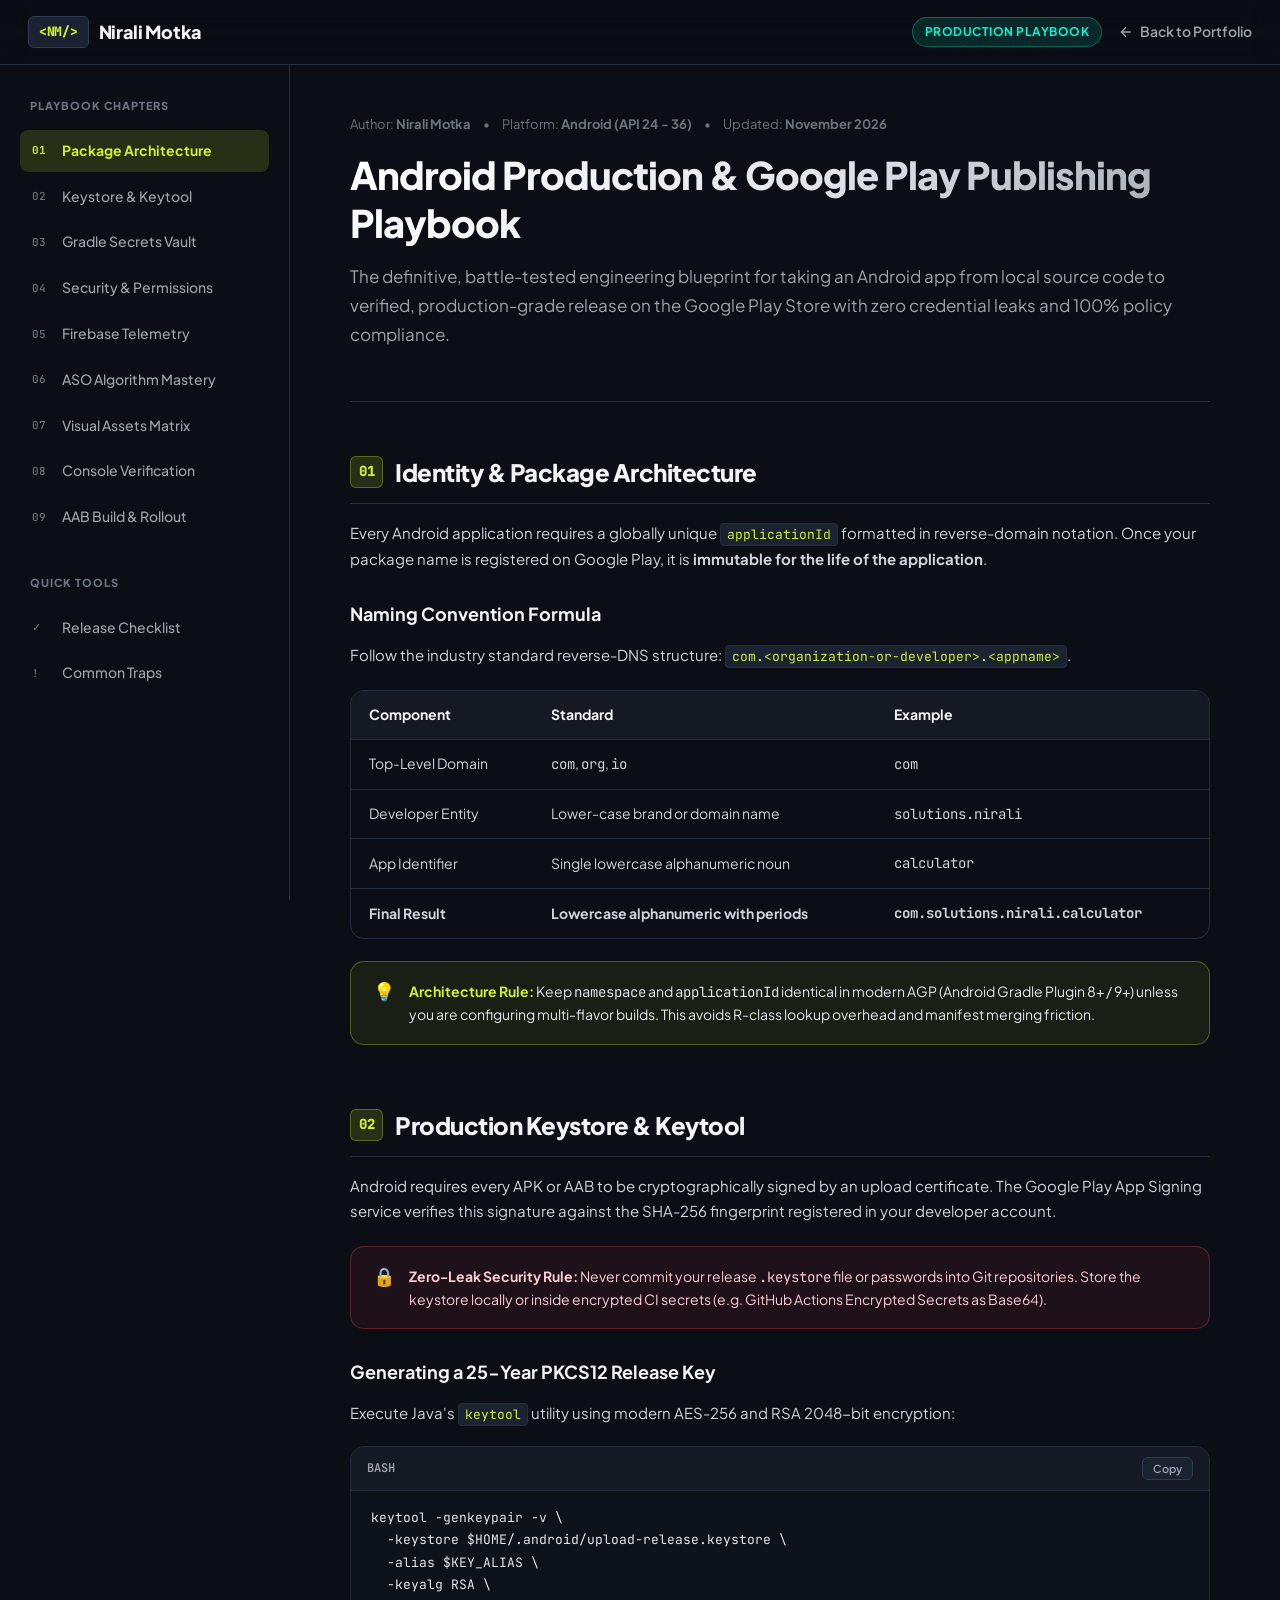
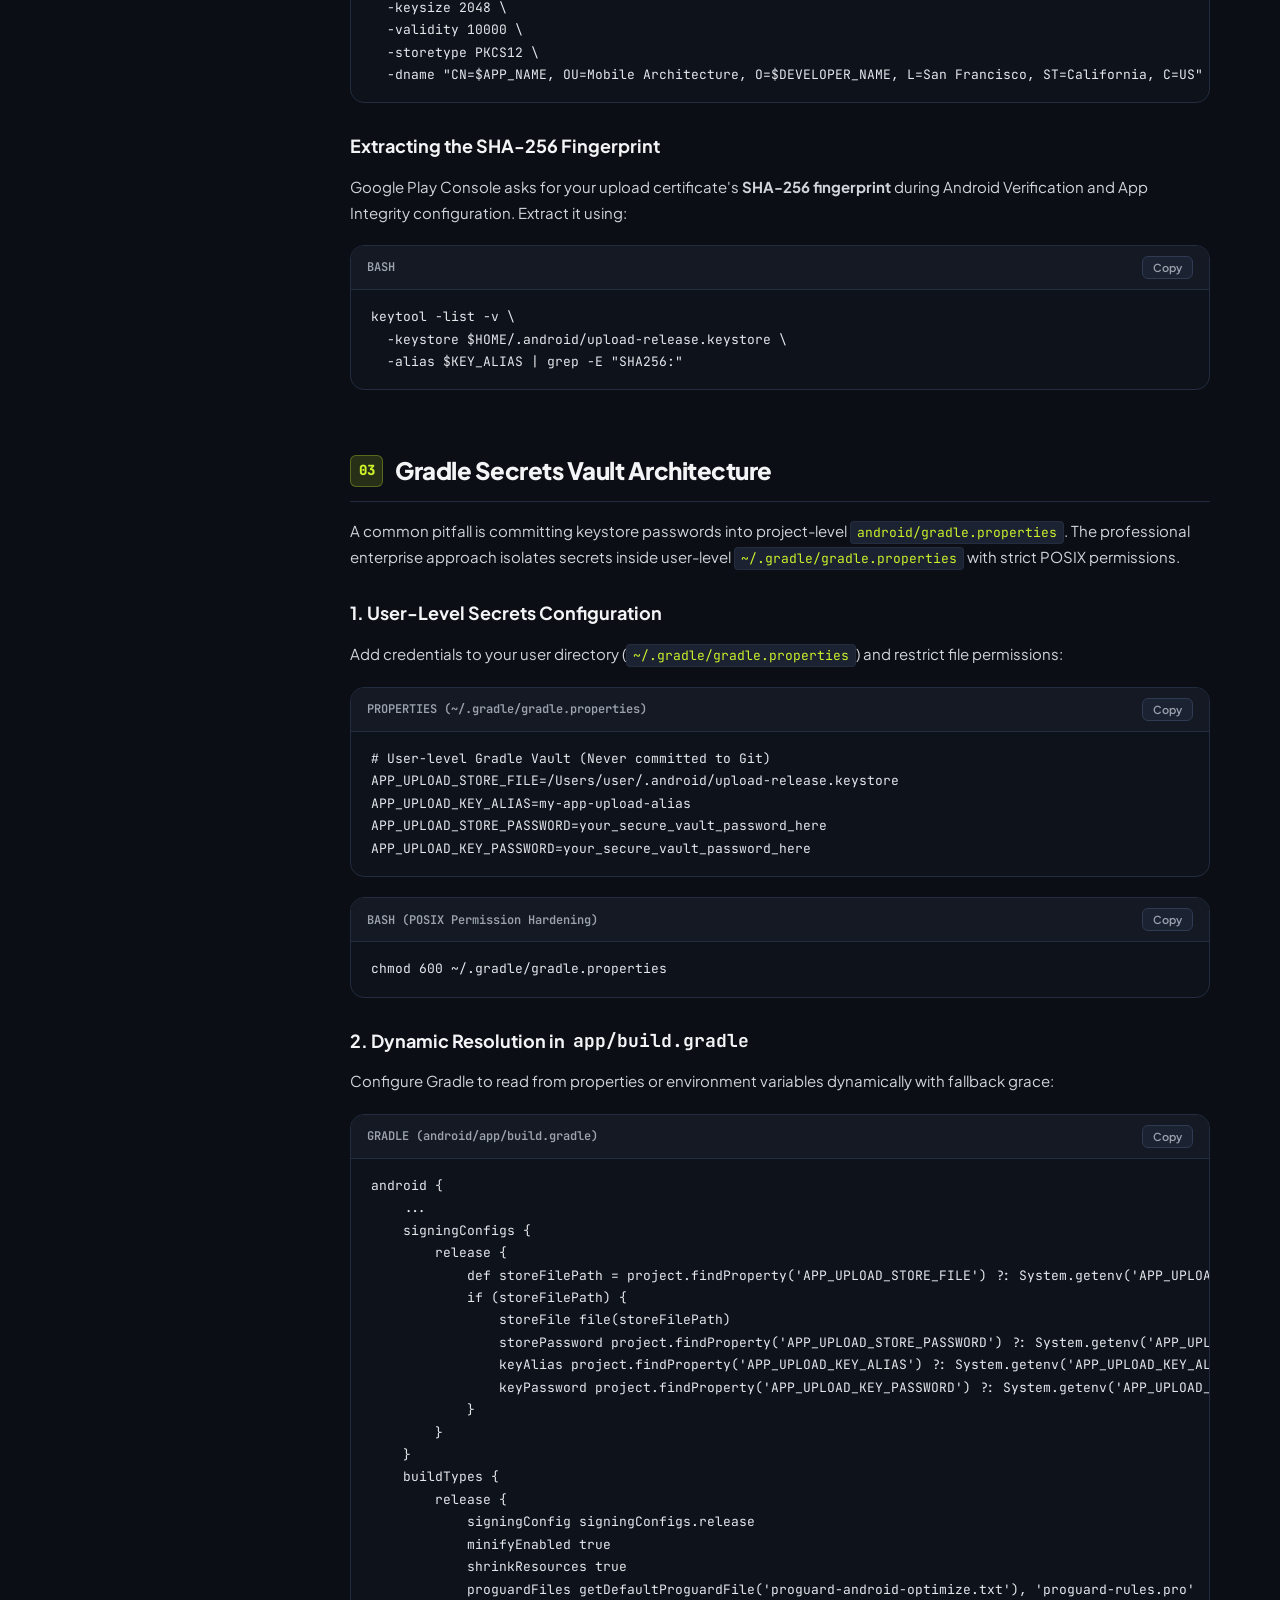
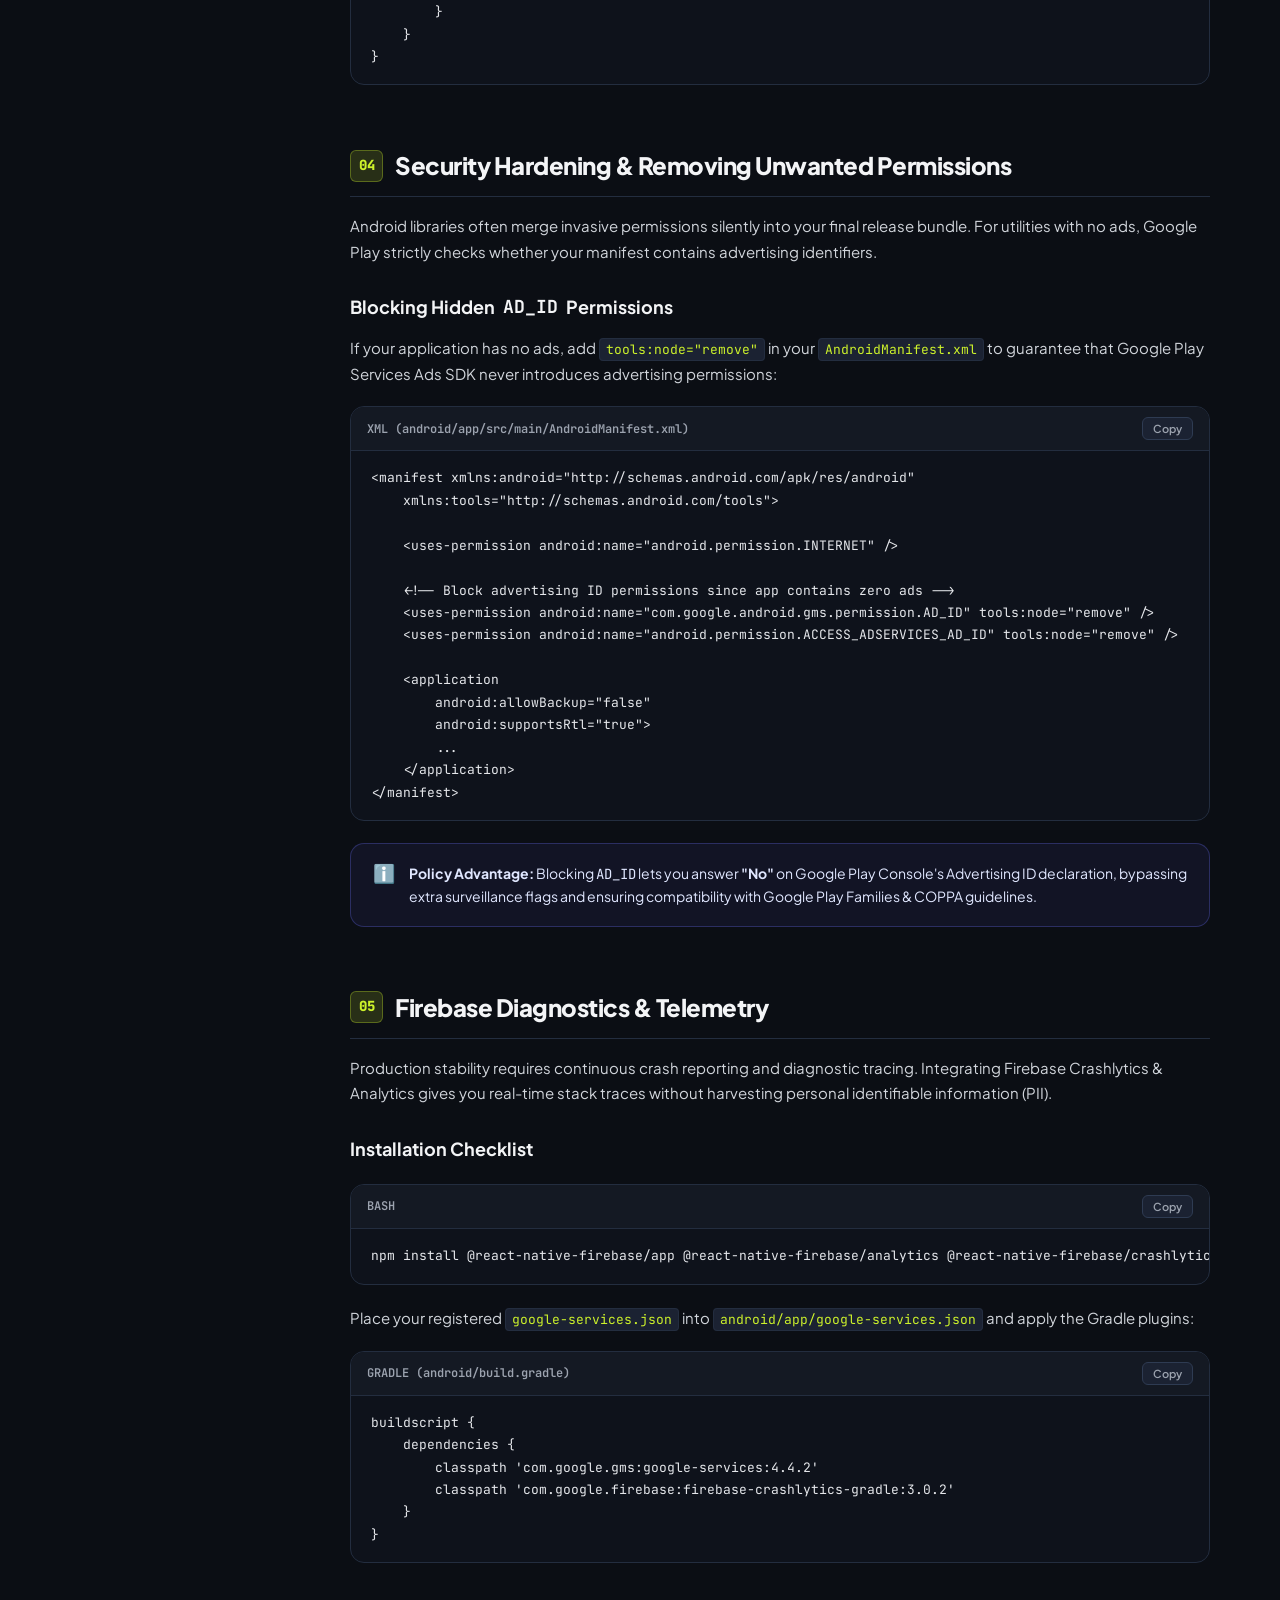
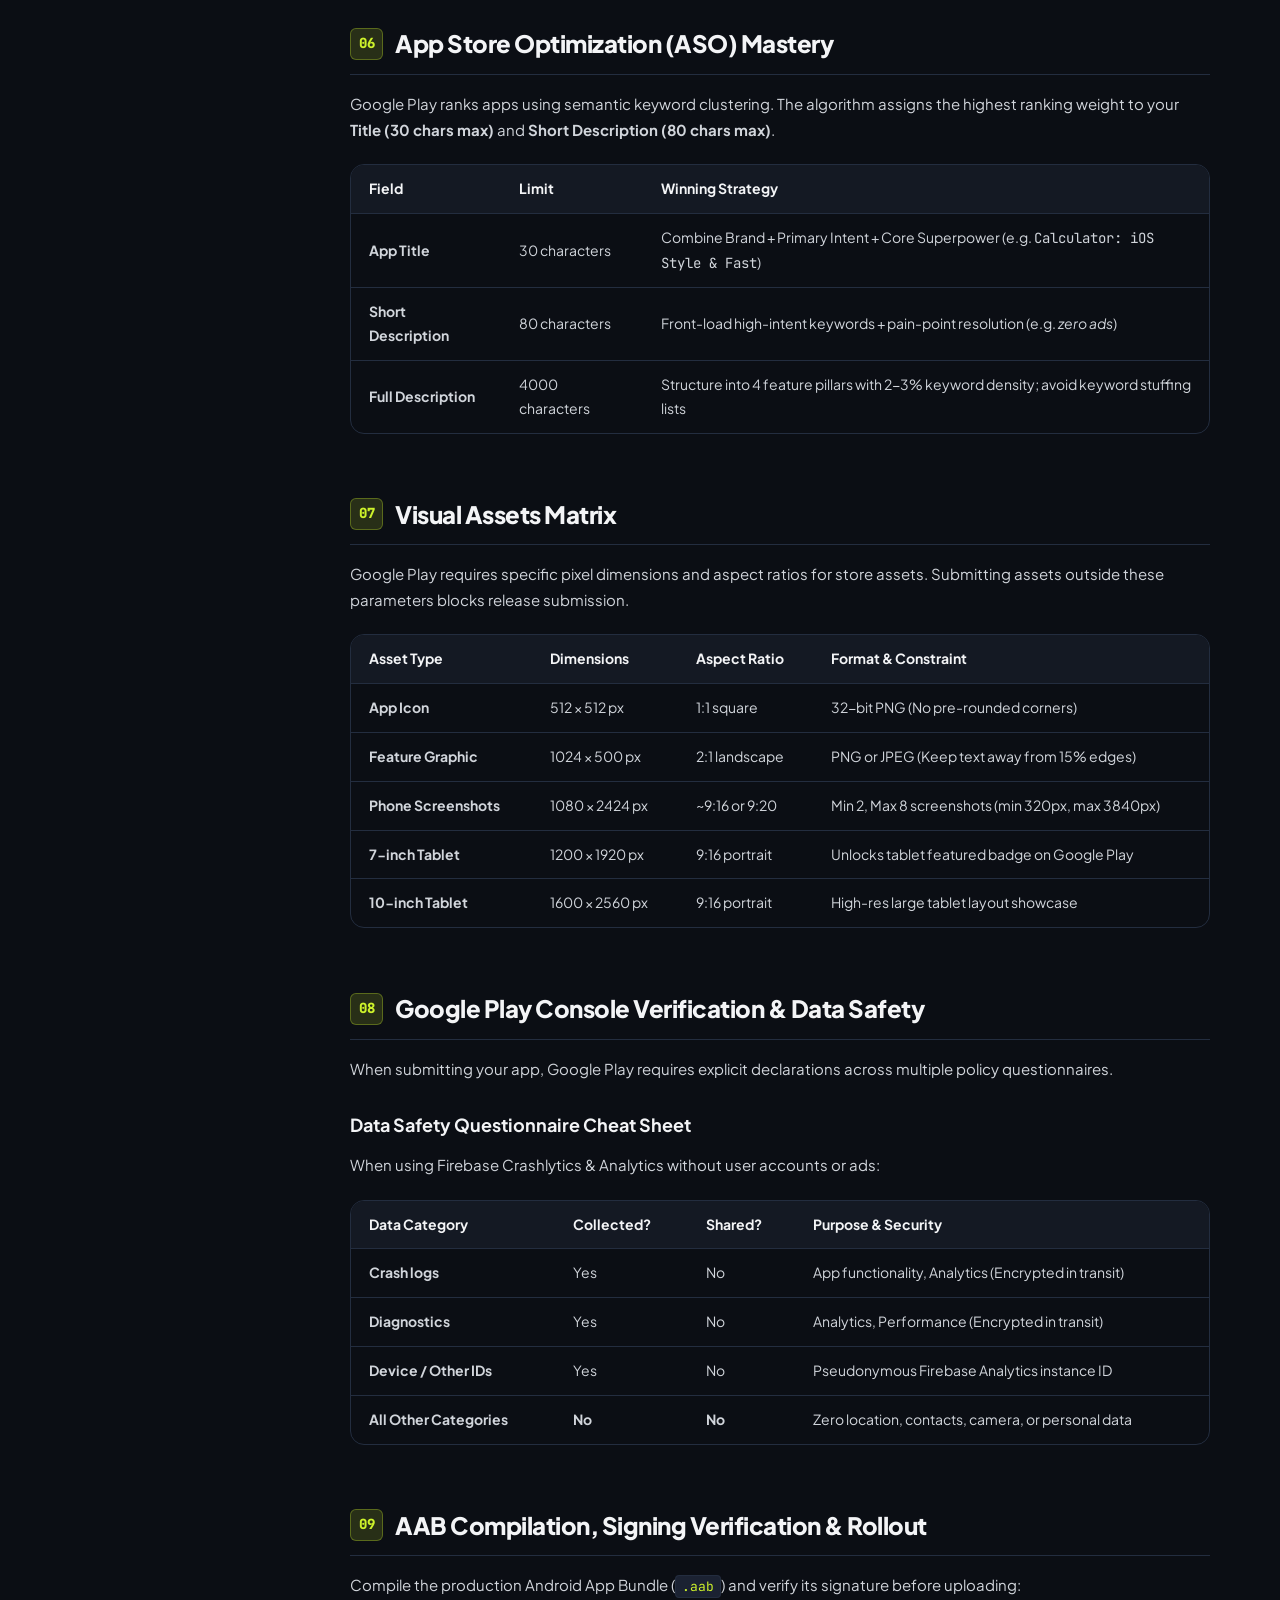
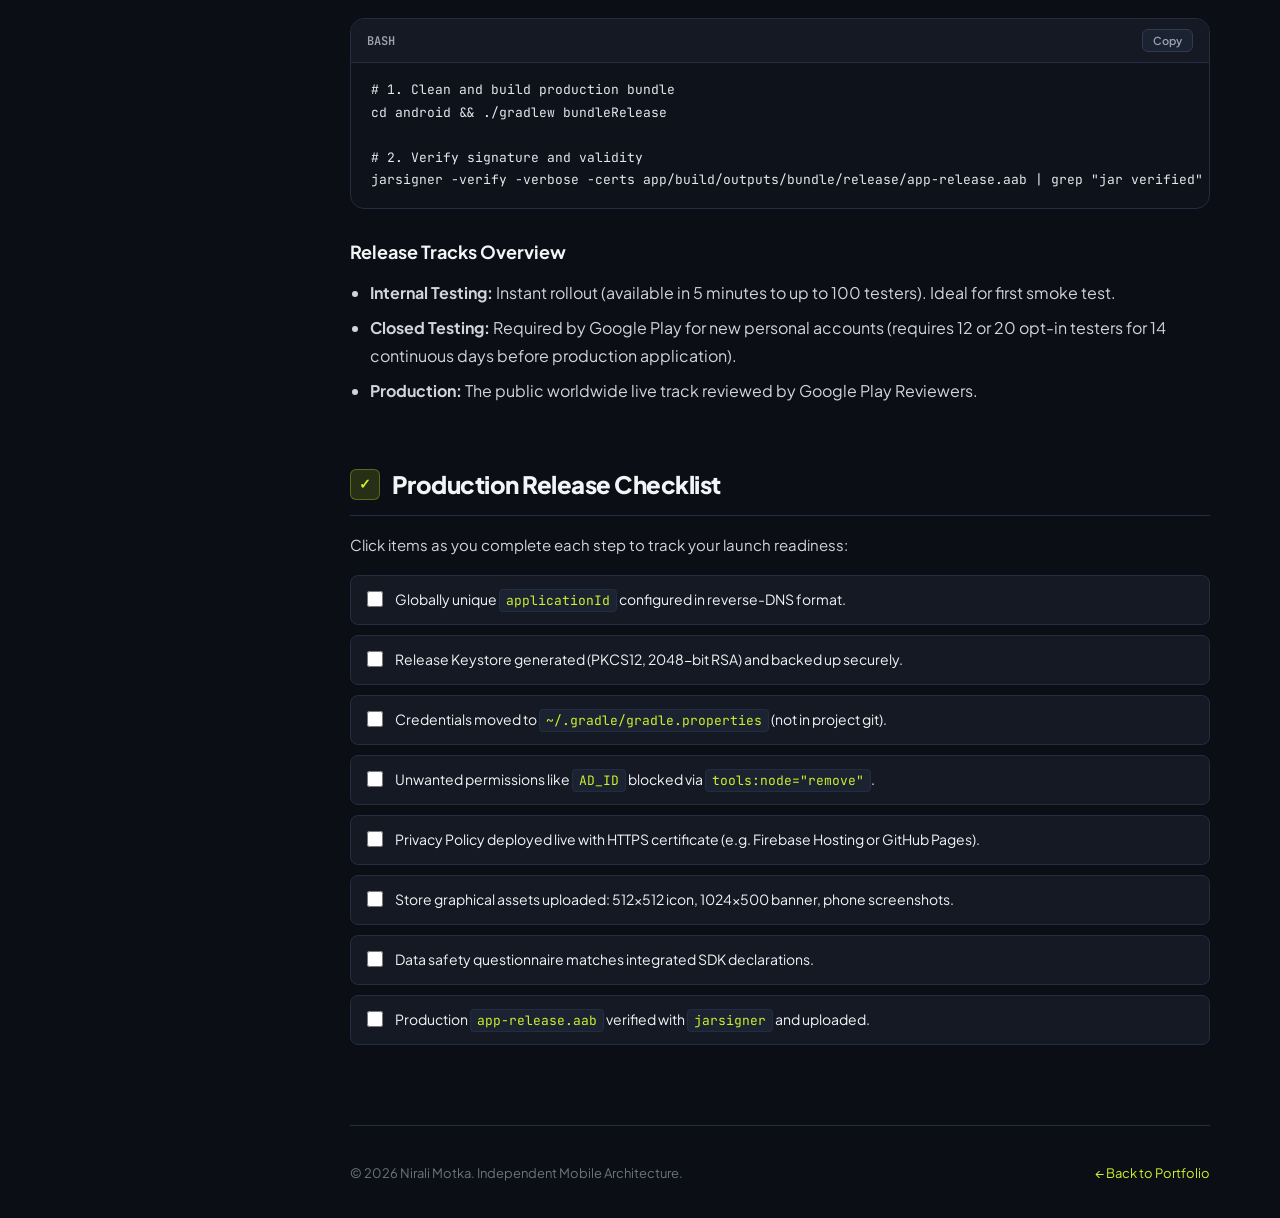
==== playbook.html @ 57a85496 "Add Android Production & Google Play Publishing Playbook" ====
<!DOCTYPE html>
<html lang="en">
<head>
  <meta charset="UTF-8">
  <meta name="viewport" content="width=device-width, initial-scale=1.0">
  <title>Android Production & Publishing Playbook | Nirali Motka</title>
  <meta name="description" content="A complete, end-to-end engineering guide to configuring, hardening, signing, and publishing modern Android applications to the Google Play Store from scratch.">
  <meta name="author" content="Nirali Motka">
  <link rel="icon" href="data:image/svg+xml,<svg xmlns=%22http://www.w3.org/2000/svg%22 viewBox=%220 0 100 100%22><text y=%22.9em%22 font-size=%2290%22>⚡</text></svg>">
  <link rel="preconnect" href="https://fonts.googleapis.com">
  <link rel="preconnect" href="https://fonts.gstatic.com" crossorigin>
  <link href="https://fonts.googleapis.com/css2?family=Plus+Jakarta+Sans:wght@300;400;500;600;700;800&family=JetBrains+Mono:wght@400;500;600;700&display=swap" rel="stylesheet">
  <style>
    :root {
      --bg: #0B0E14;
      --surface: #141923;
      --surface-elevated: #1B2232;
      --border: #232D3F;
      --border-accent: #2E3B52;
      --text-main: #F3F4F6;
      --text-muted: #9CA3AF;
      --text-dim: #6B7280;
      --accent: #CDF22B;
      --accent-glow: rgba(205, 242, 43, 0.15);
      --accent-secondary: #00F5D4;
      --accent-indigo: #6366F1;
      --accent-orange: #FF9F0A;
      --accent-rose: #F43F5E;
      --code-bg: #0E121B;
      --radius-sm: 8px;
      --radius-md: 14px;
      --radius-lg: 20px;
      --font-sans: 'Plus Jakarta Sans', -apple-system, BlinkMacSystemFont, 'Segoe UI', Roboto, sans-serif;
      --font-mono: 'JetBrains Mono', monospace;
    }

    * {
      box-sizing: border-box;
      margin: 0;
      padding: 0;
    }

    body {
      background-color: var(--bg);
      color: var(--text-main);
      font-family: var(--font-sans);
      line-height: 1.7;
      overflow-x: hidden;
      -webkit-font-smoothing: antialiased;
    }

    /* Top Navigation Header */
    header.site-header {
      position: sticky;
      top: 0;
      z-index: 100;
      background: rgba(11, 14, 20, 0.85);
      backdrop-filter: blur(16px);
      -webkit-backdrop-filter: blur(16px);
      border-bottom: 1px solid var(--border);
    }

    .nav-container {
      max-width: 1400px;
      margin: 0 auto;
      padding: 16px 28px;
      display: flex;
      align-items: center;
      justify-content: space-between;
    }

    .brand-logo {
      display: flex;
      align-items: center;
      gap: 10px;
      text-decoration: none;
      color: var(--text-main);
      font-weight: 800;
      font-size: 18px;
      letter-spacing: -0.3px;
    }

    .logo-badge {
      background: var(--surface-elevated);
      color: var(--accent);
      border: 1px solid var(--border-accent);
      padding: 4px 10px;
      border-radius: 6px;
      font-family: var(--font-mono);
      font-size: 13px;
    }

    .nav-actions {
      display: flex;
      align-items: center;
      gap: 16px;
    }

    .btn-back {
      color: var(--text-muted);
      text-decoration: none;
      font-size: 14px;
      font-weight: 600;
      transition: color 0.2s ease;
      display: flex;
      align-items: center;
      gap: 6px;
    }

    .btn-back:hover {
      color: var(--accent);
    }

    .doc-badge {
      background: rgba(0, 245, 212, 0.12);
      color: var(--accent-secondary);
      border: 1px solid rgba(0, 245, 212, 0.3);
      padding: 4px 12px;
      border-radius: 20px;
      font-size: 12px;
      font-weight: 700;
      letter-spacing: 0.5px;
    }

    /* Main Layout */
    .docs-layout {
      max-width: 1400px;
      margin: 0 auto;
      display: grid;
      grid-template-columns: 290px 1fr;
      min-height: calc(100vh - 65px);
    }

    /* Sidebar Table of Contents */
    aside.sidebar {
      position: sticky;
      top: 65px;
      height: calc(100vh - 65px);
      overflow-y: auto;
      padding: 32px 20px;
      border-right: 1px solid var(--border);
      scrollbar-width: thin;
      scrollbar-color: var(--border) transparent;
    }

    .sidebar-section-title {
      font-size: 11px;
      font-weight: 800;
      text-transform: uppercase;
      letter-spacing: 1px;
      color: var(--text-dim);
      margin-bottom: 14px;
      padding-left: 10px;
    }

    .sidebar-nav {
      list-style: none;
      display: flex;
      flex-direction: column;
      gap: 4px;
    }

    .sidebar-nav a {
      display: flex;
      align-items: center;
      gap: 10px;
      padding: 9px 12px;
      border-radius: var(--radius-sm);
      color: var(--text-muted);
      text-decoration: none;
      font-size: 14px;
      font-weight: 500;
      transition: all 0.2s ease;
    }

    .sidebar-nav a:hover {
      color: var(--text-main);
      background: var(--surface);
    }

    .sidebar-nav a.active {
      color: var(--accent);
      background: var(--accent-glow);
      font-weight: 700;
    }

    .step-number {
      font-family: var(--font-mono);
      font-size: 11px;
      color: var(--text-dim);
      min-width: 20px;
    }

    .sidebar-nav a.active .step-number {
      color: var(--accent);
    }

    /* Content Area */
    main.content {
      padding: 48px 60px 100px;
      max-width: 980px;
    }

    /* Hero Banner inside Docs */
    .doc-hero {
      margin-bottom: 50px;
      border-bottom: 1px solid var(--border);
      padding-bottom: 36px;
    }

    .doc-meta {
      display: flex;
      align-items: center;
      gap: 12px;
      margin-bottom: 16px;
      font-size: 13px;
      color: var(--text-dim);
    }

    .doc-title {
      font-size: 38px;
      font-weight: 800;
      letter-spacing: -1px;
      margin-bottom: 16px;
      line-height: 1.25;
      background: linear-gradient(135deg, #FFFFFF 0%, #E5E7EB 50%, #9CA3AF 100%);
      -webkit-background-clip: text;
      -webkit-text-fill-color: transparent;
    }

    .doc-lead {
      font-size: 17px;
      color: var(--text-muted);
      line-height: 1.7;
    }

    /* Section Styles */
    section.doc-section {
      margin-bottom: 60px;
      scroll-margin-top: 90px;
    }

    h2.section-heading {
      font-size: 24px;
      font-weight: 800;
      letter-spacing: -0.5px;
      margin-bottom: 16px;
      display: flex;
      align-items: center;
      gap: 12px;
      color: var(--text-main);
      padding-bottom: 10px;
      border-bottom: 1px solid var(--border);
    }

    .heading-num {
      font-family: var(--font-mono);
      font-size: 14px;
      color: var(--accent);
      background: var(--accent-glow);
      padding: 3px 8px;
      border-radius: 6px;
      border: 1px solid rgba(205, 242, 43, 0.3);
    }

    h3.sub-heading {
      font-size: 18px;
      font-weight: 700;
      margin: 28px 0 12px;
      color: var(--text-main);
      display: flex;
      align-items: center;
      gap: 8px;
    }

    p {
      color: #D1D5DB;
      font-size: 15px;
      margin-bottom: 16px;
    }

    /* Callout Alerts */
    .callout {
      border-radius: var(--radius-md);
      padding: 18px 22px;
      margin: 22px 0;
      border: 1px solid;
      display: flex;
      gap: 14px;
      align-items: flex-start;
      font-size: 14px;
      line-height: 1.6;
    }

    .callout-icon {
      font-size: 18px;
      line-height: 1;
      margin-top: 2px;
      flex-shrink: 0;
    }

    .callout-security {
      background: rgba(244, 63, 94, 0.08);
      border-color: rgba(244, 63, 94, 0.3);
      color: #FECDD3;
    }

    .callout-tip {
      background: rgba(205, 242, 43, 0.08);
      border-color: rgba(205, 242, 43, 0.3);
      color: #E2E8F0;
    }

    .callout-tip strong {
      color: var(--accent);
    }

    .callout-info {
      background: rgba(99, 102, 241, 0.08);
      border-color: rgba(99, 102, 241, 0.3);
      color: #E0E7FF;
    }

    /* Code Blocks */
    .code-container {
      background: var(--code-bg);
      border: 1px solid var(--border);
      border-radius: var(--radius-md);
      margin: 20px 0;
      overflow: hidden;
      font-family: var(--font-mono);
    }

    .code-header {
      background: var(--surface);
      border-bottom: 1px solid var(--border);
      padding: 10px 16px;
      display: flex;
      align-items: center;
      justify-content: space-between;
      font-size: 12px;
      color: var(--text-dim);
    }

    .code-lang {
      font-weight: 600;
      color: var(--text-muted);
    }

    .btn-copy {
      background: var(--surface-elevated);
      color: var(--text-muted);
      border: 1px solid var(--border-accent);
      padding: 4px 10px;
      border-radius: 6px;
      font-size: 11px;
      font-family: var(--font-sans);
      font-weight: 600;
      cursor: pointer;
      transition: all 0.2s ease;
    }

    .btn-copy:hover {
      background: var(--accent);
      color: var(--bg);
      border-color: var(--accent);
    }

    pre {
      padding: 16px 20px;
      overflow-x: auto;
      font-size: 13px;
      line-height: 1.65;
      color: #E5E7EB;
      scrollbar-width: thin;
      scrollbar-color: var(--border) transparent;
    }

    code {
      font-family: var(--font-mono);
    }

    p code, li code {
      background: var(--surface-elevated);
      border: 1px solid var(--border);
      padding: 2px 6px;
      border-radius: 4px;
      font-size: 13px;
      color: var(--accent);
    }

    /* Tables */
    .table-responsive {
      overflow-x: auto;
      margin: 22px 0;
      border: 1px solid var(--border);
      border-radius: var(--radius-md);
    }

    table {
      width: 100%;
      border-collapse: collapse;
      text-align: left;
      font-size: 14px;
    }

    th {
      background: var(--surface);
      padding: 12px 18px;
      color: var(--text-main);
      font-weight: 700;
      border-bottom: 1px solid var(--border);
    }

    td {
      padding: 12px 18px;
      border-bottom: 1px solid var(--border);
      color: #D1D5DB;
    }

    tr:last-child td {
      border-bottom: none;
    }

    tr:hover td {
      background: rgba(255, 255, 255, 0.02);
    }

    /* Interactive Checklist */
    .checklist {
      list-style: none;
      margin: 18px 0;
      display: flex;
      flex-direction: column;
      gap: 10px;
    }

    .checklist-item {
      display: flex;
      align-items: flex-start;
      gap: 12px;
      background: var(--surface);
      border: 1px solid var(--border);
      padding: 12px 16px;
      border-radius: var(--radius-sm);
      font-size: 14px;
      color: var(--text-main);
      cursor: pointer;
      transition: border-color 0.2s ease;
    }

    .checklist-item:hover {
      border-color: var(--border-accent);
    }

    .checklist-item input[type="checkbox"] {
      margin-top: 3px;
      accent-color: var(--accent);
      width: 16px;
      height: 16px;
      cursor: pointer;
    }

    /* Footer */
    footer.doc-footer {
      border-top: 1px solid var(--border);
      padding-top: 36px;
      margin-top: 80px;
      display: flex;
      align-items: center;
      justify-content: space-between;
      color: var(--text-dim);
      font-size: 13px;
    }

    footer a {
      color: var(--accent);
      text-decoration: none;
    }

    footer a:hover {
      text-decoration: underline;
    }

    @media (max-width: 900px) {
      .docs-layout {
        grid-template-columns: 1fr;
      }
      aside.sidebar {
        display: none;
      }
      main.content {
        padding: 32px 20px 80px;
      }
      .doc-title {
        font-size: 28px;
      }
    }
  </style>
</head>
<body>

  <!-- Top Header -->
  <header class="site-header">
    <div class="nav-container">
      <a href="index.html" class="brand-logo">
        <span class="logo-badge">&lt;NM/&gt;</span>
        <span>Nirali Motka</span>
      </a>

      <div class="nav-actions">
        <span class="doc-badge">PRODUCTION PLAYBOOK</span>
        <a href="index.html" class="btn-back">
          <svg width="16" height="16" viewBox="0 0 24 24" fill="none" stroke="currentColor" stroke-width="2"><path d="M19 12H5M12 19l-7-7 7-7"/></svg>
          Back to Portfolio
        </a>
      </div>
    </div>
  </header>

  <!-- Docs Layout -->
  <div class="docs-layout">
    
    <!-- Sidebar -->
    <aside class="sidebar">
      <div class="sidebar-section-title">Playbook Chapters</div>
      <ul class="sidebar-nav">
        <li><a href="#ch1" class="active"><span class="step-number">01</span> Package Architecture</a></li>
        <li><a href="#ch2"><span class="step-number">02</span> Keystore &amp; Keytool</a></li>
        <li><a href="#ch3"><span class="step-number">03</span> Gradle Secrets Vault</a></li>
        <li><a href="#ch4"><span class="step-number">04</span> Security &amp; Permissions</a></li>
        <li><a href="#ch5"><span class="step-number">05</span> Firebase Telemetry</a></li>
        <li><a href="#ch6"><span class="step-number">06</span> ASO Algorithm Mastery</a></li>
        <li><a href="#ch7"><span class="step-number">07</span> Visual Assets Matrix</a></li>
        <li><a href="#ch8"><span class="step-number">08</span> Console Verification</a></li>
        <li><a href="#ch9"><span class="step-number">09</span> AAB Build &amp; Rollout</a></li>
      </ul>

      <div class="sidebar-section-title" style="margin-top: 36px;">Quick Tools</div>
      <ul class="sidebar-nav">
        <li><a href="#checklist"><span class="step-number">✓</span> Release Checklist</a></li>
        <li><a href="#troubleshooting"><span class="step-number">!</span> Common Traps</a></li>
      </ul>
    </aside>

    <!-- Main Content -->
    <main class="content">

      <!-- Hero Section -->
      <div class="doc-hero">
        <div class="doc-meta">
          <span>Author: <strong>Nirali Motka</strong></span>
          <span>•</span>
          <span>Platform: <strong>Android (API 24 - 36)</strong></span>
          <span>•</span>
          <span>Updated: <strong>November 2026</strong></span>
        </div>
        <h1 class="doc-title">Android Production &amp; Google Play Publishing Playbook</h1>
        <p class="doc-lead">
          The definitive, battle-tested engineering blueprint for taking an Android app from local source code to verified, production-grade release on the Google Play Store with zero credential leaks and 100% policy compliance.
        </p>
      </div>

      <!-- Chapter 1 -->
      <section class="doc-section" id="ch1">
        <h2 class="section-heading">
          <span class="heading-num">01</span> Identity &amp; Package Architecture
        </h2>
        <p>
          Every Android application requires a globally unique <code>applicationId</code> formatted in reverse-domain notation. Once your package name is registered on Google Play, it is <strong>immutable for the life of the application</strong>.
        </p>

        <h3 class="sub-heading">Naming Convention Formula</h3>
        <p>
          Follow the industry standard reverse-DNS structure: <code>com.&lt;organization-or-developer&gt;.&lt;appname&gt;</code>.
        </p>

        <div class="table-responsive">
          <table>
            <thead>
              <tr>
                <th>Component</th>
                <th>Standard</th>
                <th>Example</th>
              </tr>
            </thead>
            <tbody>
              <tr>
                <td>Top-Level Domain</td>
                <td><code>com</code>, <code>org</code>, <code>io</code></td>
                <td><code>com</code></td>
              </tr>
              <tr>
                <td>Developer Entity</td>
                <td>Lower-case brand or domain name</td>
                <td><code>solutions.nirali</code></td>
              </tr>
              <tr>
                <td>App Identifier</td>
                <td>Single lowercase alphanumeric noun</td>
                <td><code>calculator</code></td>
              </tr>
              <tr>
                <td><strong>Final Result</strong></td>
                <td><strong>Lowercase alphanumeric with periods</strong></td>
                <td><strong><code>com.solutions.nirali.calculator</code></strong></td>
              </tr>
            </tbody>
          </table>
        </div>

        <div class="callout callout-tip">
          <div class="callout-icon">💡</div>
          <div>
            <strong>Architecture Rule:</strong> Keep <code>namespace</code> and <code>applicationId</code> identical in modern AGP (Android Gradle Plugin 8+ / 9+) unless you are configuring multi-flavor builds. This avoids R-class lookup overhead and manifest merging friction.
          </div>
        </div>
      </section>

      <!-- Chapter 2 -->
      <section class="doc-section" id="ch2">
        <h2 class="section-heading">
          <span class="heading-num">02</span> Production Keystore &amp; Keytool
        </h2>
        <p>
          Android requires every APK or AAB to be cryptographically signed by an upload certificate. The Google Play App Signing service verifies this signature against the SHA-256 fingerprint registered in your developer account.
        </p>

        <div class="callout callout-security">
          <div class="callout-icon">🔒</div>
          <div>
            <strong>Zero-Leak Security Rule:</strong> Never commit your release <code>.keystore</code> file or passwords into Git repositories. Store the keystore locally or inside encrypted CI secrets (e.g. GitHub Actions Encrypted Secrets as Base64).
          </div>
        </div>

        <h3 class="sub-heading">Generating a 25-Year PKCS12 Release Key</h3>
        <p>
          Execute Java's <code>keytool</code> utility using modern AES-256 and RSA 2048-bit encryption:
        </p>

        <div class="code-container">
          <div class="code-header">
            <span class="code-lang">BASH</span>
            <button class="btn-copy" onclick="copyCode(this)">Copy</button>
          </div>
          <pre><code>keytool -genkeypair -v \
  -keystore $HOME/.android/upload-release.keystore \
  -alias $KEY_ALIAS \
  -keyalg RSA \
  -keysize 2048 \
  -validity 10000 \
  -storetype PKCS12 \
  -dname "CN=$APP_NAME, OU=Mobile Architecture, O=$DEVELOPER_NAME, L=San Francisco, ST=California, C=US"</code></pre>
        </div>

        <h3 class="sub-heading">Extracting the SHA-256 Fingerprint</h3>
        <p>
          Google Play Console asks for your upload certificate's <strong>SHA-256 fingerprint</strong> during Android Verification and App Integrity configuration. Extract it using:
        </p>

        <div class="code-container">
          <div class="code-header">
            <span class="code-lang">BASH</span>
            <button class="btn-copy" onclick="copyCode(this)">Copy</button>
          </div>
          <pre><code>keytool -list -v \
  -keystore $HOME/.android/upload-release.keystore \
  -alias $KEY_ALIAS | grep -E "SHA256:"</code></pre>
        </div>
      </section>

      <!-- Chapter 3 -->
      <section class="doc-section" id="ch3">
        <h2 class="section-heading">
          <span class="heading-num">03</span> Gradle Secrets Vault Architecture
        </h2>
        <p>
          A common pitfall is committing keystore passwords into project-level <code>android/gradle.properties</code>. The professional enterprise approach isolates secrets inside user-level <code>~/.gradle/gradle.properties</code> with strict POSIX permissions.
        </p>

        <h3 class="sub-heading">1. User-Level Secrets Configuration</h3>
        <p>Add credentials to your user directory (<code>~/.gradle/gradle.properties</code>) and restrict file permissions:</p>

        <div class="code-container">
          <div class="code-header">
            <span class="code-lang">PROPERTIES (~/.gradle/gradle.properties)</span>
            <button class="btn-copy" onclick="copyCode(this)">Copy</button>
          </div>
          <pre><code># User-level Gradle Vault (Never committed to Git)
APP_UPLOAD_STORE_FILE=/Users/user/.android/upload-release.keystore
APP_UPLOAD_KEY_ALIAS=my-app-upload-alias
APP_UPLOAD_STORE_PASSWORD=your_secure_vault_password_here
APP_UPLOAD_KEY_PASSWORD=your_secure_vault_password_here</code></pre>
        </div>

        <div class="code-container">
          <div class="code-header">
            <span class="code-lang">BASH (POSIX Permission Hardening)</span>
            <button class="btn-copy" onclick="copyCode(this)">Copy</button>
          </div>
          <pre><code>chmod 600 ~/.gradle/gradle.properties</code></pre>
        </div>

        <h3 class="sub-heading">2. Dynamic Resolution in <code>app/build.gradle</code></h3>
        <p>Configure Gradle to read from properties or environment variables dynamically with fallback grace:</p>

        <div class="code-container">
          <div class="code-header">
            <span class="code-lang">GRADLE (android/app/build.gradle)</span>
            <button class="btn-copy" onclick="copyCode(this)">Copy</button>
          </div>
          <pre><code>android {
    ...
    signingConfigs {
        release {
            def storeFilePath = project.findProperty('APP_UPLOAD_STORE_FILE') ?: System.getenv('APP_UPLOAD_STORE_FILE')
            if (storeFilePath) {
                storeFile file(storeFilePath)
                storePassword project.findProperty('APP_UPLOAD_STORE_PASSWORD') ?: System.getenv('APP_UPLOAD_STORE_PASSWORD')
                keyAlias project.findProperty('APP_UPLOAD_KEY_ALIAS') ?: System.getenv('APP_UPLOAD_KEY_ALIAS')
                keyPassword project.findProperty('APP_UPLOAD_KEY_PASSWORD') ?: System.getenv('APP_UPLOAD_KEY_PASSWORD')
            }
        }
    }
    buildTypes {
        release {
            signingConfig signingConfigs.release
            minifyEnabled true
            shrinkResources true
            proguardFiles getDefaultProguardFile('proguard-android-optimize.txt'), 'proguard-rules.pro'
        }
    }
}</code></pre>
        </div>
      </section>

      <!-- Chapter 4 -->
      <section class="doc-section" id="ch4">
        <h2 class="section-heading">
          <span class="heading-num">04</span> Security Hardening &amp; Removing Unwanted Permissions
        </h2>
        <p>
          Android libraries often merge invasive permissions silently into your final release bundle. For utilities with no ads, Google Play strictly checks whether your manifest contains advertising identifiers.
        </p>

        <h3 class="sub-heading">Blocking Hidden <code>AD_ID</code> Permissions</h3>
        <p>
          If your application has no ads, add <code>tools:node="remove"</code> in your <code>AndroidManifest.xml</code> to guarantee that Google Play Services Ads SDK never introduces advertising permissions:
        </p>

        <div class="code-container">
          <div class="code-header">
            <span class="code-lang">XML (android/app/src/main/AndroidManifest.xml)</span>
            <button class="btn-copy" onclick="copyCode(this)">Copy</button>
          </div>
          <pre><code>&lt;manifest xmlns:android="http://schemas.android.com/apk/res/android"
    xmlns:tools="http://schemas.android.com/tools"&gt;

    &lt;uses-permission android:name="android.permission.INTERNET" /&gt;

    &lt;!-- Block advertising ID permissions since app contains zero ads --&gt;
    &lt;uses-permission android:name="com.google.android.gms.permission.AD_ID" tools:node="remove" /&gt;
    &lt;uses-permission android:name="android.permission.ACCESS_ADSERVICES_AD_ID" tools:node="remove" /&gt;

    &lt;application
        android:allowBackup="false"
        android:supportsRtl="true"&gt;
        ...
    &lt;/application&gt;
&lt;/manifest&gt;</code></pre>
        </div>

        <div class="callout callout-info">
          <div class="callout-icon">ℹ️</div>
          <div>
            <strong>Policy Advantage:</strong> Blocking <code>AD_ID</code> lets you answer <strong>"No"</strong> on Google Play Console's Advertising ID declaration, bypassing extra surveillance flags and ensuring compatibility with Google Play Families &amp; COPPA guidelines.
          </div>
        </div>
      </section>

      <!-- Chapter 5 -->
      <section class="doc-section" id="ch5">
        <h2 class="section-heading">
          <span class="heading-num">05</span> Firebase Diagnostics &amp; Telemetry
        </h2>
        <p>
          Production stability requires continuous crash reporting and diagnostic tracing. Integrating Firebase Crashlytics &amp; Analytics gives you real-time stack traces without harvesting personal identifiable information (PII).
        </p>

        <h3 class="sub-heading">Installation Checklist</h3>
        <div class="code-container">
          <div class="code-header">
            <span class="code-lang">BASH</span>
            <button class="btn-copy" onclick="copyCode(this)">Copy</button>
          </div>
          <pre><code>npm install @react-native-firebase/app @react-native-firebase/analytics @react-native-firebase/crashlytics</code></pre>
        </div>

        <p>Place your registered <code>google-services.json</code> into <code>android/app/google-services.json</code> and apply the Gradle plugins:</p>

        <div class="code-container">
          <div class="code-header">
            <span class="code-lang">GRADLE (android/build.gradle)</span>
            <button class="btn-copy" onclick="copyCode(this)">Copy</button>
          </div>
          <pre><code>buildscript {
    dependencies {
        classpath 'com.google.gms:google-services:4.4.2'
        classpath 'com.google.firebase:firebase-crashlytics-gradle:3.0.2'
    }
}</code></pre>
        </div>
      </section>

      <!-- Chapter 6 -->
      <section class="doc-section" id="ch6">
        <h2 class="section-heading">
          <span class="heading-num">06</span> App Store Optimization (ASO) Mastery
        </h2>
        <p>
          Google Play ranks apps using semantic keyword clustering. The algorithm assigns the highest ranking weight to your <strong>Title (30 chars max)</strong> and <strong>Short Description (80 chars max)</strong>.
        </p>

        <div class="table-responsive">
          <table>
            <thead>
              <tr>
                <th>Field</th>
                <th>Limit</th>
                <th>Winning Strategy</th>
              </tr>
            </thead>
            <tbody>
              <tr>
                <td><strong>App Title</strong></td>
                <td>30 characters</td>
                <td>Combine Brand + Primary Intent + Core Superpower (e.g. <code>Calculator: iOS Style &amp; Fast</code>)</td>
              </tr>
              <tr>
                <td><strong>Short Description</strong></td>
                <td>80 characters</td>
                <td>Front-load high-intent keywords + pain-point resolution (e.g. <em>zero ads</em>)</td>
              </tr>
              <tr>
                <td><strong>Full Description</strong></td>
                <td>4000 characters</td>
                <td>Structure into 4 feature pillars with 2-3% keyword density; avoid keyword stuffing lists</td>
              </tr>
            </tbody>
          </table>
        </div>
      </section>

      <!-- Chapter 7 -->
      <section class="doc-section" id="ch7">
        <h2 class="section-heading">
          <span class="heading-num">07</span> Visual Assets Matrix
        </h2>
        <p>
          Google Play requires specific pixel dimensions and aspect ratios for store assets. Submitting assets outside these parameters blocks release submission.
        </p>

        <div class="table-responsive">
          <table>
            <thead>
              <tr>
                <th>Asset Type</th>
                <th>Dimensions</th>
                <th>Aspect Ratio</th>
                <th>Format &amp; Constraint</th>
              </tr>
            </thead>
            <tbody>
              <tr>
                <td><strong>App Icon</strong></td>
                <td>512 × 512 px</td>
                <td>1:1 square</td>
                <td>32-bit PNG (No pre-rounded corners)</td>
              </tr>
              <tr>
                <td><strong>Feature Graphic</strong></td>
                <td>1024 × 500 px</td>
                <td>2:1 landscape</td>
                <td>PNG or JPEG (Keep text away from 15% edges)</td>
              </tr>
              <tr>
                <td><strong>Phone Screenshots</strong></td>
                <td>1080 × 2424 px</td>
                <td>~9:16 or 9:20</td>
                <td>Min 2, Max 8 screenshots (min 320px, max 3840px)</td>
              </tr>
              <tr>
                <td><strong>7-inch Tablet</strong></td>
                <td>1200 × 1920 px</td>
                <td>9:16 portrait</td>
                <td>Unlocks tablet featured badge on Google Play</td>
              </tr>
              <tr>
                <td><strong>10-inch Tablet</strong></td>
                <td>1600 × 2560 px</td>
                <td>9:16 portrait</td>
                <td>High-res large tablet layout showcase</td>
              </tr>
            </tbody>
          </table>
        </div>
      </section>

      <!-- Chapter 8 -->
      <section class="doc-section" id="ch8">
        <h2 class="section-heading">
          <span class="heading-num">08</span> Google Play Console Verification &amp; Data Safety
        </h2>
        <p>
          When submitting your app, Google Play requires explicit declarations across multiple policy questionnaires.
        </p>

        <h3 class="sub-heading">Data Safety Questionnaire Cheat Sheet</h3>
        <p>When using Firebase Crashlytics &amp; Analytics without user accounts or ads:</p>
        
        <div class="table-responsive">
          <table>
            <thead>
              <tr>
                <th>Data Category</th>
                <th>Collected?</th>
                <th>Shared?</th>
                <th>Purpose &amp; Security</th>
              </tr>
            </thead>
            <tbody>
              <tr>
                <td><strong>Crash logs</strong></td>
                <td>Yes</td>
                <td>No</td>
                <td>App functionality, Analytics (Encrypted in transit)</td>
              </tr>
              <tr>
                <td><strong>Diagnostics</strong></td>
                <td>Yes</td>
                <td>No</td>
                <td>Analytics, Performance (Encrypted in transit)</td>
              </tr>
              <tr>
                <td><strong>Device / Other IDs</strong></td>
                <td>Yes</td>
                <td>No</td>
                <td>Pseudonymous Firebase Analytics instance ID</td>
              </tr>
              <tr>
                <td><strong>All Other Categories</strong></td>
                <td><strong>No</strong></td>
                <td><strong>No</strong></td>
                <td>Zero location, contacts, camera, or personal data</td>
              </tr>
            </tbody>
          </table>
        </div>
      </section>

      <!-- Chapter 9 -->
      <section class="doc-section" id="ch9">
        <h2 class="section-heading">
          <span class="heading-num">09</span> AAB Compilation, Signing Verification &amp; Rollout
        </h2>
        <p>
          Compile the production Android App Bundle (<code>.aab</code>) and verify its signature before uploading:
        </p>

        <div class="code-container">
          <div class="code-header">
            <span class="code-lang">BASH</span>
            <button class="btn-copy" onclick="copyCode(this)">Copy</button>
          </div>
          <pre><code># 1. Clean and build production bundle
cd android && ./gradlew bundleRelease

# 2. Verify signature and validity
jarsigner -verify -verbose -certs app/build/outputs/bundle/release/app-release.aab | grep "jar verified"</code></pre>
        </div>

        <h3 class="sub-heading">Release Tracks Overview</h3>
        <ul style="margin-left: 20px; color: #D1D5DB; margin-bottom: 20px;">
          <li style="margin-bottom: 8px;"><strong>Internal Testing:</strong> Instant rollout (available in 5 minutes to up to 100 testers). Ideal for first smoke test.</li>
          <li style="margin-bottom: 8px;"><strong>Closed Testing:</strong> Required by Google Play for new personal accounts (requires 12 or 20 opt-in testers for 14 continuous days before production application).</li>
          <li style="margin-bottom: 8px;"><strong>Production:</strong> The public worldwide live track reviewed by Google Play Reviewers.</li>
        </ul>
      </section>

      <!-- Interactive Checklist -->
      <section class="doc-section" id="checklist">
        <h2 class="section-heading">
          <span class="heading-num">✓</span> Production Release Checklist
        </h2>
        <p>Click items as you complete each step to track your launch readiness:</p>
        
        <ul class="checklist">
          <li class="checklist-item">
            <input type="checkbox" id="c1">
            <label for="c1">Globally unique <code>applicationId</code> configured in reverse-DNS format.</label>
          </li>
          <li class="checklist-item">
            <input type="checkbox" id="c2">
            <label for="c2">Release Keystore generated (PKCS12, 2048-bit RSA) and backed up securely.</label>
          </li>
          <li class="checklist-item">
            <input type="checkbox" id="c3">
            <label for="c3">Credentials moved to <code>~/.gradle/gradle.properties</code> (not in project git).</label>
          </li>
          <li class="checklist-item">
            <input type="checkbox" id="c4">
            <label for="c4">Unwanted permissions like <code>AD_ID</code> blocked via <code>tools:node="remove"</code>.</label>
          </li>
          <li class="checklist-item">
            <input type="checkbox" id="c5">
            <label for="c5">Privacy Policy deployed live with HTTPS certificate (e.g. Firebase Hosting or GitHub Pages).</label>
          </li>
          <li class="checklist-item">
            <input type="checkbox" id="c6">
            <label for="c6">Store graphical assets uploaded: 512×512 icon, 1024×500 banner, phone screenshots.</label>
          </li>
          <li class="checklist-item">
            <input type="checkbox" id="c7">
            <label for="c7">Data safety questionnaire matches integrated SDK declarations.</label>
          </li>
          <li class="checklist-item">
            <input type="checkbox" id="c8">
            <label for="c8">Production <code>app-release.aab</code> verified with <code>jarsigner</code> and uploaded.</label>
          </li>
        </ul>
      </section>

      <!-- Footer -->
      <footer class="doc-footer">
        <div>&copy; 2026 Nirali Motka. Independent Mobile Architecture.</div>
        <div><a href="index.html">← Back to Portfolio</a></div>
      </footer>

    </main>
  </div>

  <script>
    // Copy Code functionality
    function copyCode(button) {
      const pre = button.parentElement.nextElementSibling;
      const code = pre.querySelector('code').innerText;
      navigator.clipboard.writeText(code).then(() => {
        const originalText = button.innerText;
        button.innerText = 'Copied!';
        button.style.background = '#CDF22B';
        button.style.color = '#0B0E14';
        setTimeout(() => {
          button.innerText = originalText;
          button.style.background = '';
          button.style.color = '';
        }, 2000);
      });
    }

    // Scroll spy for sidebar
    const observer = new IntersectionObserver((entries) => {
      entries.forEach(entry => {
        if (entry.isIntersecting) {
          const id = entry.target.getAttribute('id');
          document.querySelectorAll('.sidebar-nav a').forEach(a => {
            a.classList.toggle('active', a.getAttribute('href') === '#' + id);
          });
        }
      });
    }, { threshold: 0.3 });

    document.querySelectorAll('section.doc-section').forEach(section => {
      observer.observe(section);
    });
  </script>
</body>
</html>
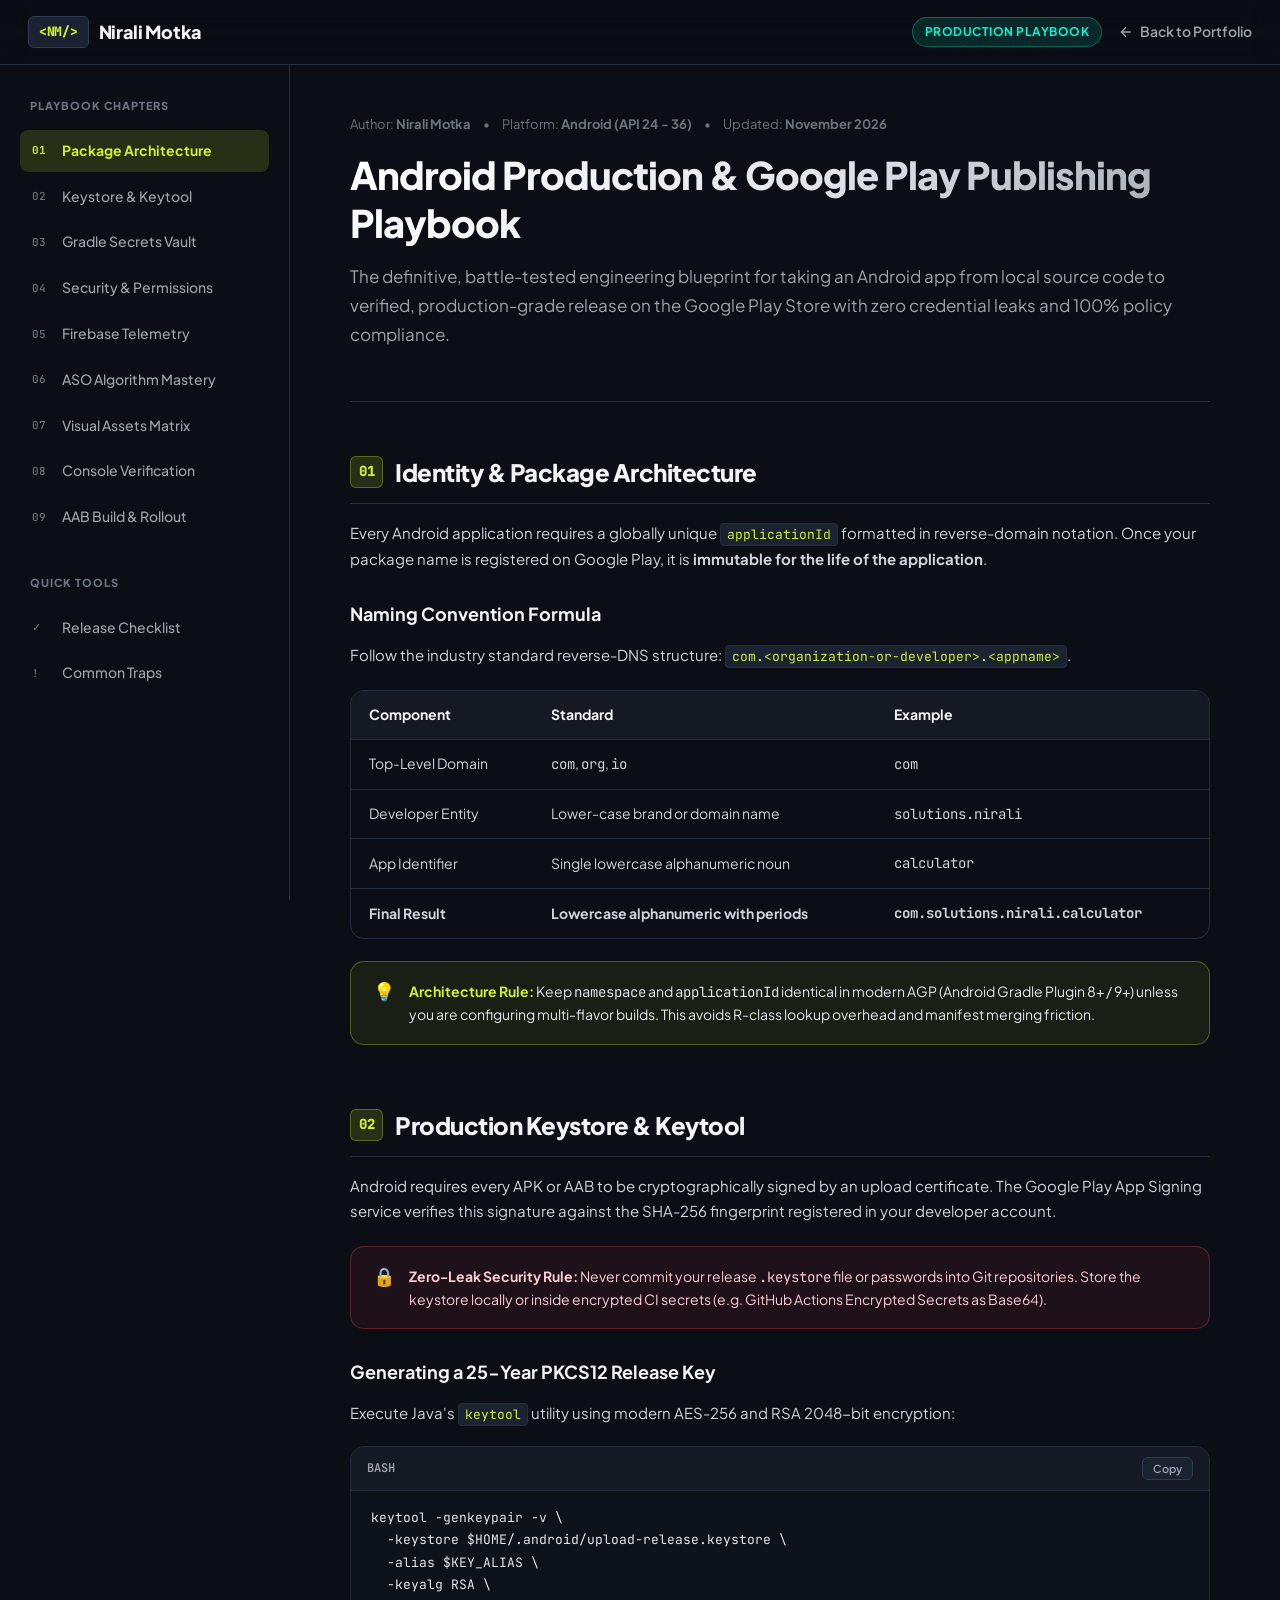
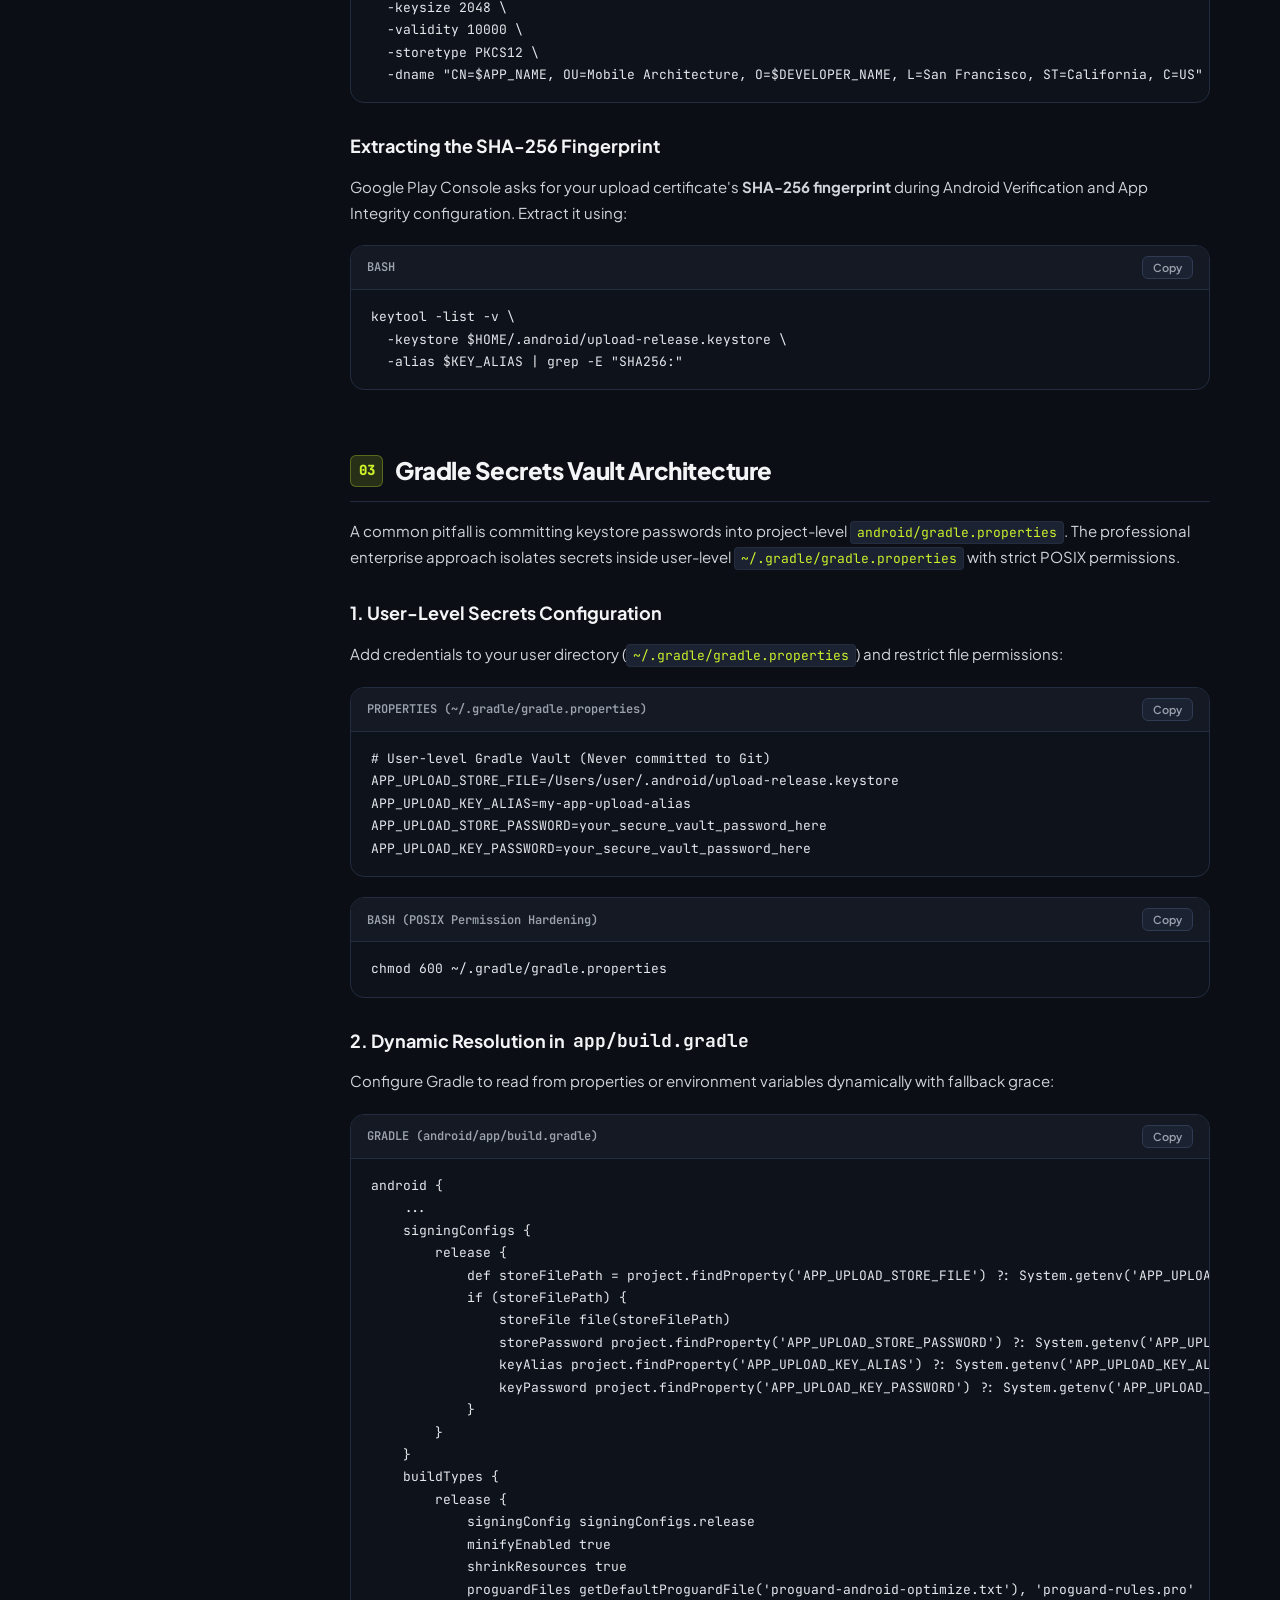
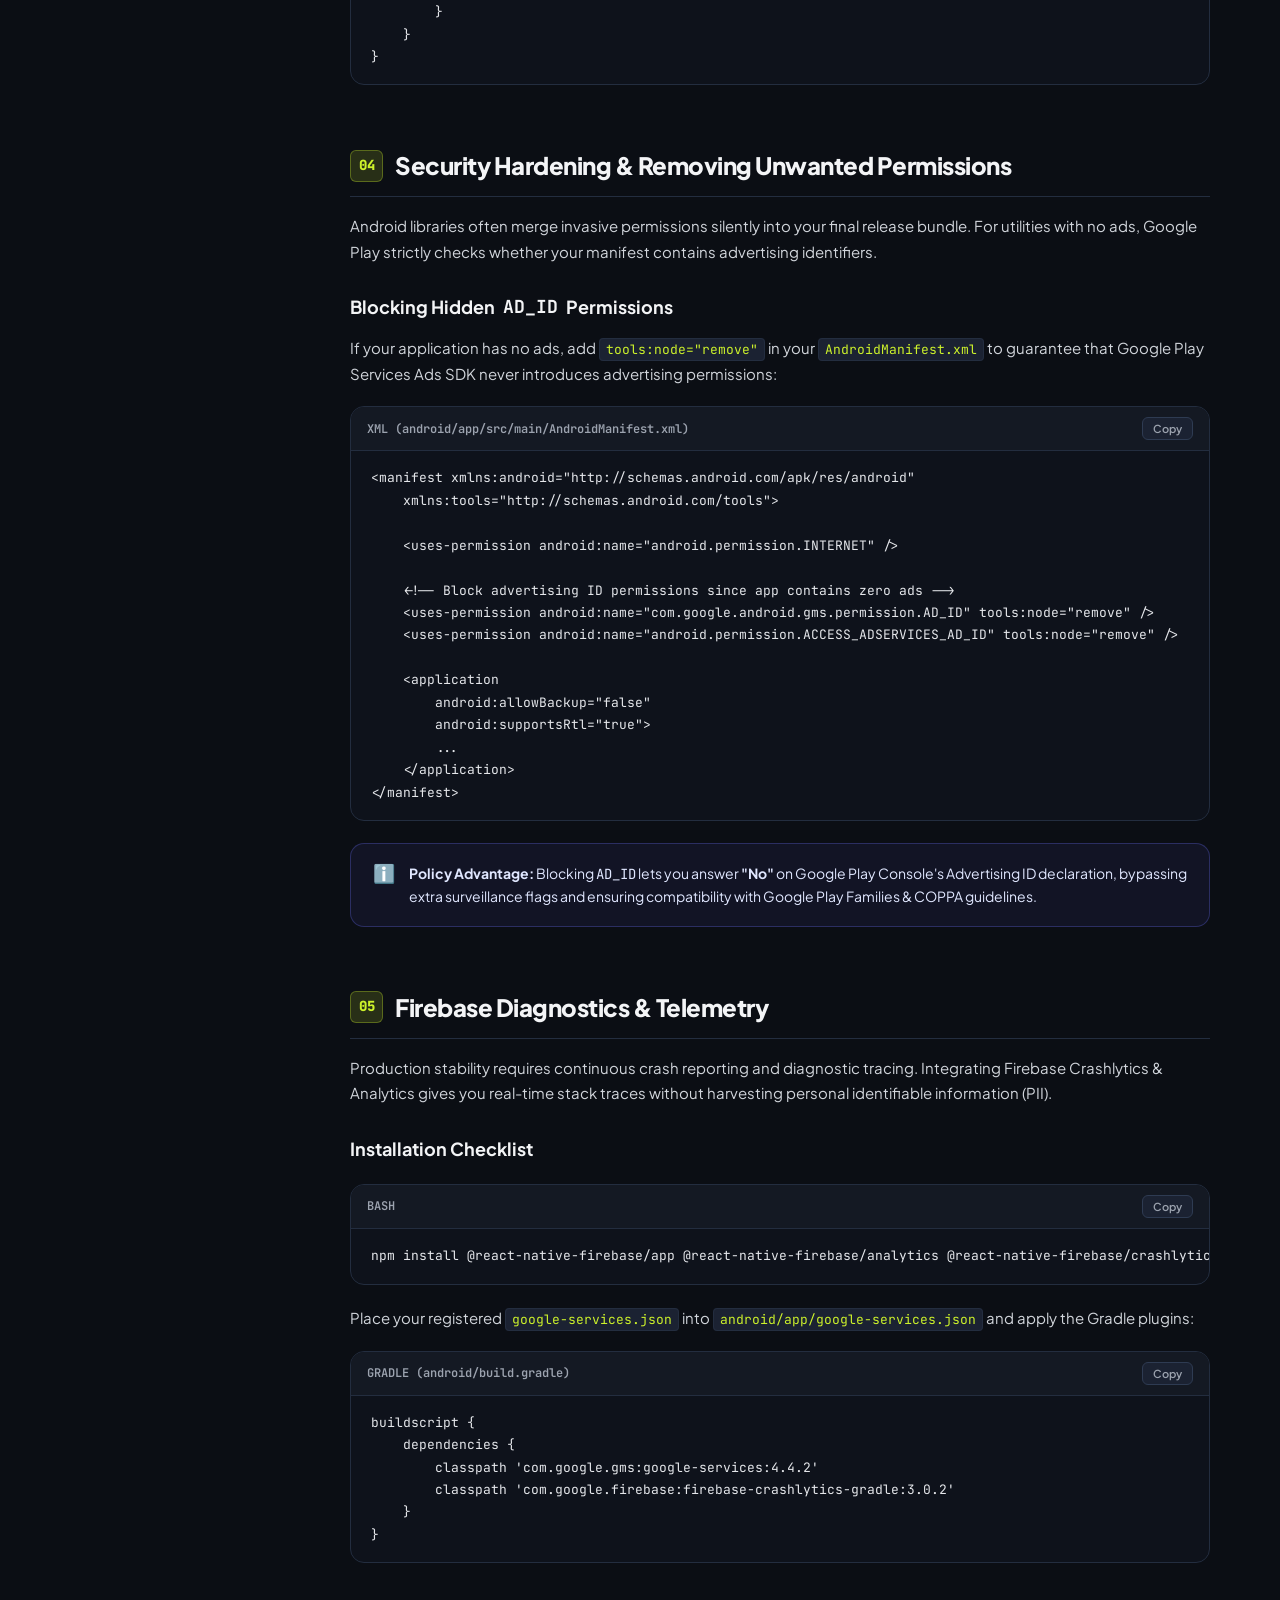
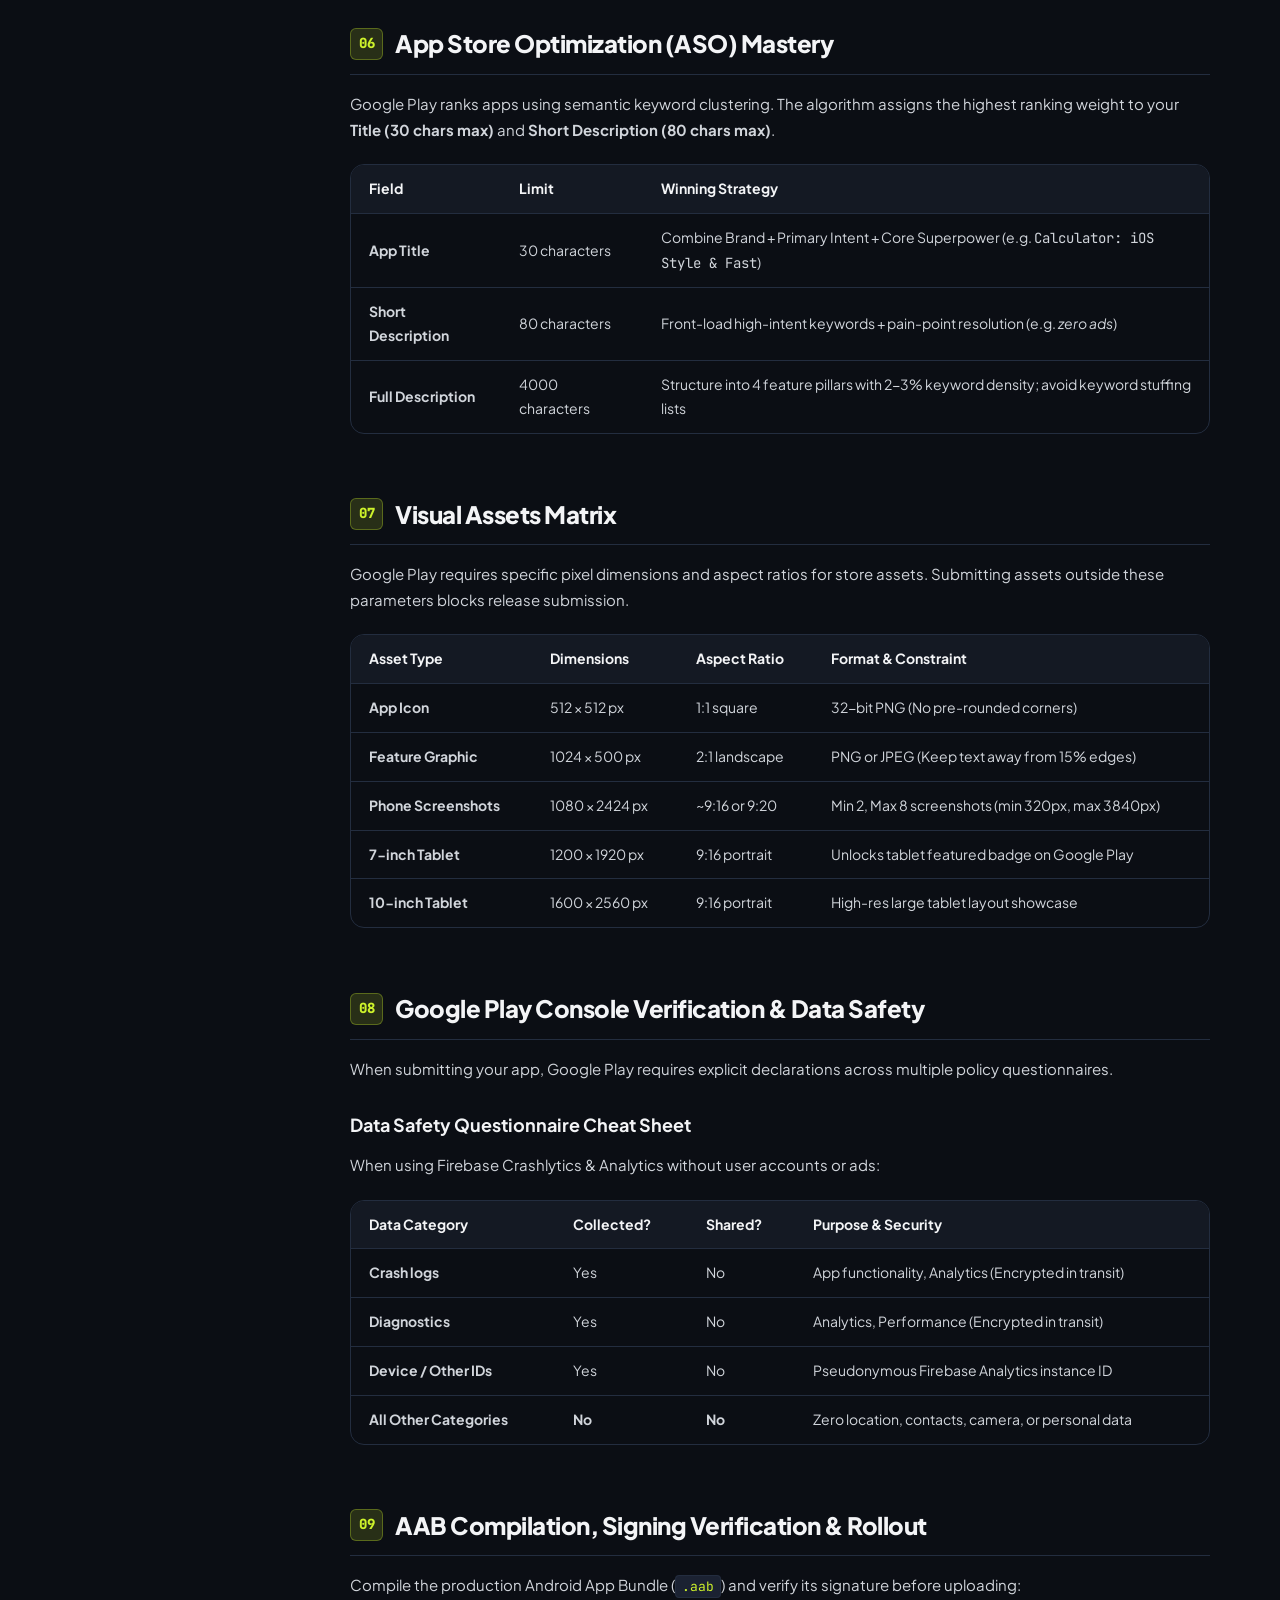
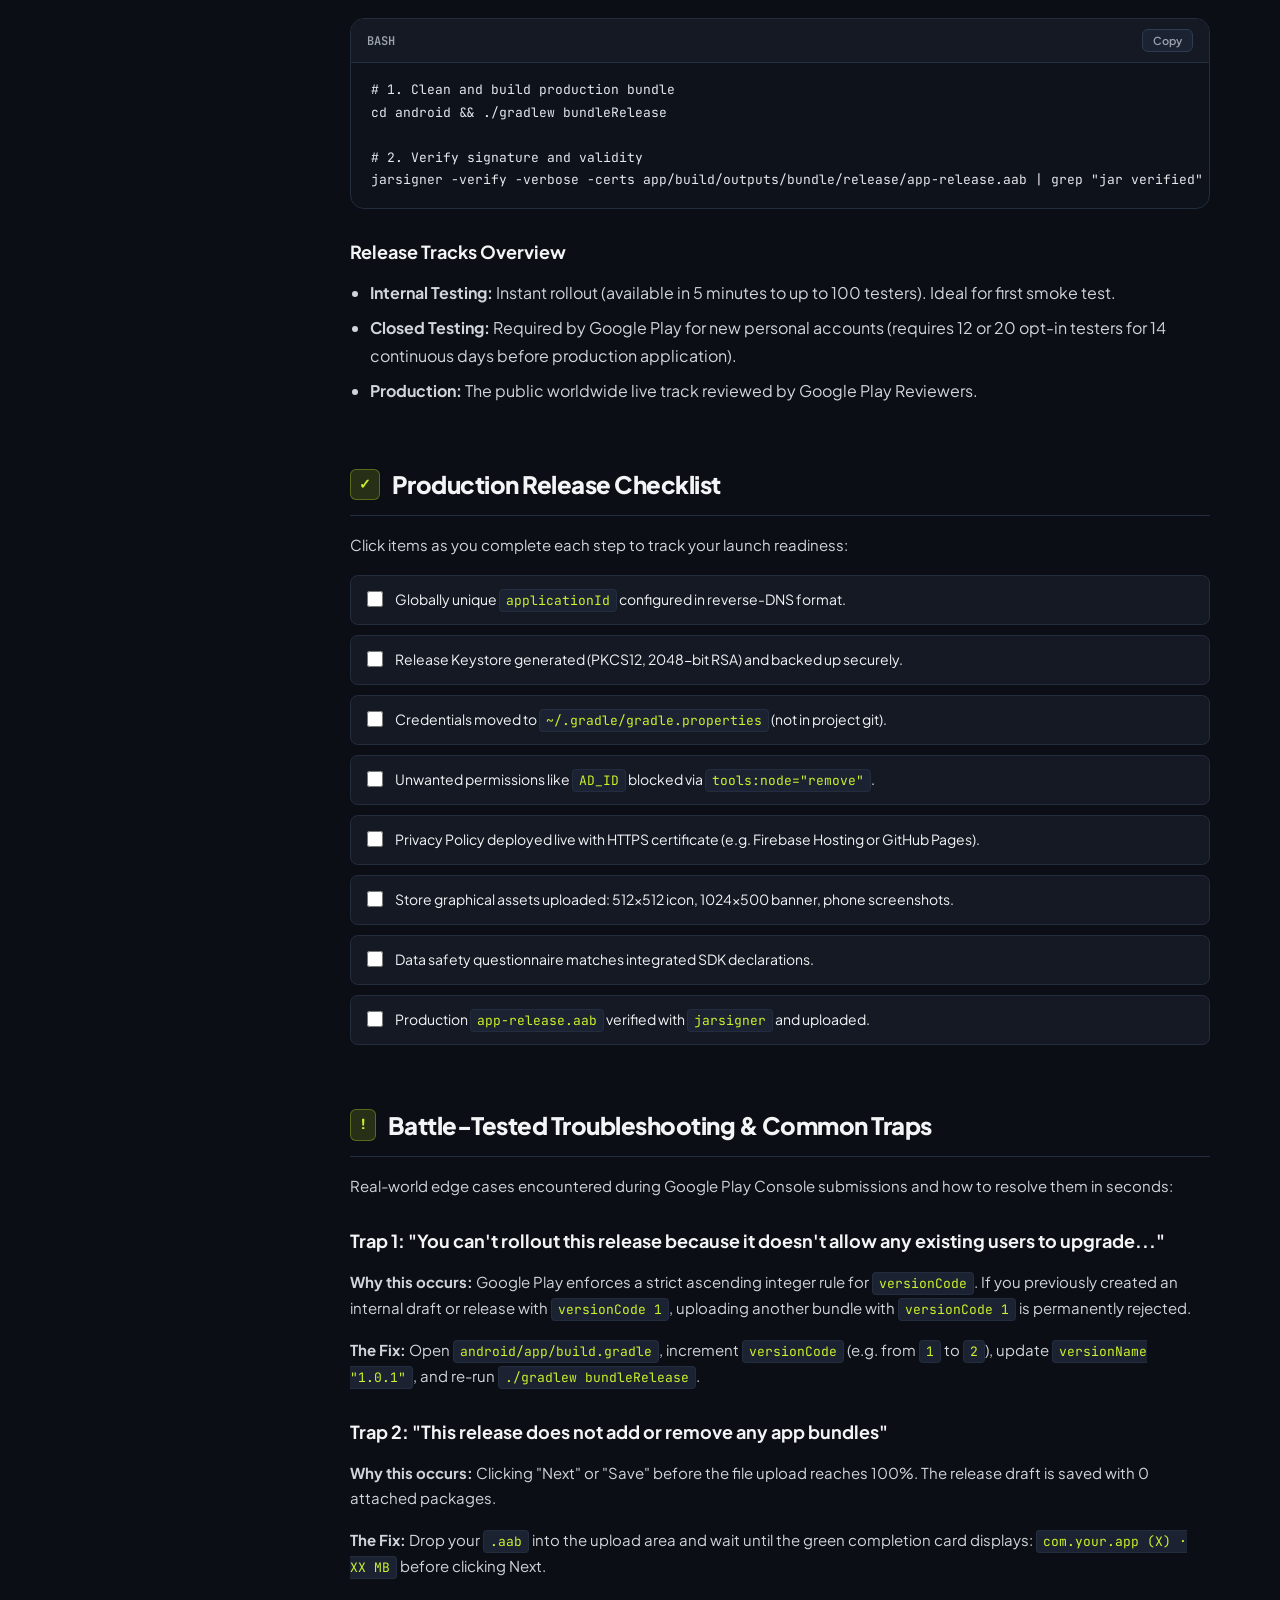
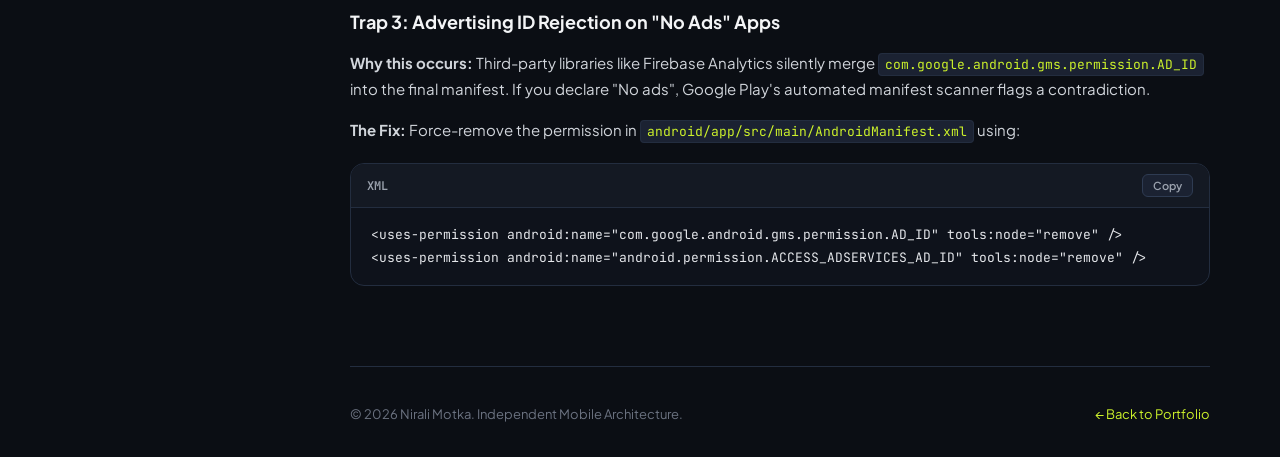
==== commit 308e9294: "Add battle-tested troubleshooting section to publishing playbook" ====
--- a/playbook.html
+++ b/playbook.html
@@ -1030,6 +1030,48 @@
         </ul>
       </section>
 
+      <!-- Common Traps & Troubleshooting -->
+      <section class="doc-section" id="troubleshooting">
+        <h2 class="section-heading">
+          <span class="heading-num">!</span> Battle-Tested Troubleshooting &amp; Common Traps
+        </h2>
+        <p>
+          Real-world edge cases encountered during Google Play Console submissions and how to resolve them in seconds:
+        </p>
+
+        <h3 class="sub-heading">Trap 1: "You can't rollout this release because it doesn't allow any existing users to upgrade..."</h3>
+        <p>
+          <strong>Why this occurs:</strong> Google Play enforces a strict ascending integer rule for <code>versionCode</code>. If you previously created an internal draft or release with <code>versionCode 1</code>, uploading another bundle with <code>versionCode 1</code> is permanently rejected.
+        </p>
+        <p>
+          <strong>The Fix:</strong> Open <code>android/app/build.gradle</code>, increment <code>versionCode</code> (e.g. from <code>1</code> to <code>2</code>), update <code>versionName "1.0.1"</code>, and re-run <code>./gradlew bundleRelease</code>.
+        </p>
+
+        <h3 class="sub-heading">Trap 2: "This release does not add or remove any app bundles"</h3>
+        <p>
+          <strong>Why this occurs:</strong> Clicking "Next" or "Save" before the file upload reaches 100%. The release draft is saved with 0 attached packages.
+        </p>
+        <p>
+          <strong>The Fix:</strong> Drop your <code>.aab</code> into the upload area and wait until the green completion card displays: <code>com.your.app (X) · XX MB</code> before clicking Next.
+        </p>
+
+        <h3 class="sub-heading">Trap 3: Advertising ID Rejection on "No Ads" Apps</h3>
+        <p>
+          <strong>Why this occurs:</strong> Third-party libraries like Firebase Analytics silently merge <code>com.google.android.gms.permission.AD_ID</code> into the final manifest. If you declare "No ads", Google Play's automated manifest scanner flags a contradiction.
+        </p>
+        <p>
+          <strong>The Fix:</strong> Force-remove the permission in <code>android/app/src/main/AndroidManifest.xml</code> using:
+        </p>
+        <div class="code-container">
+          <div class="code-header">
+            <span class="code-lang">XML</span>
+            <button class="btn-copy" onclick="copyCode(this)">Copy</button>
+          </div>
+          <pre><code>&lt;uses-permission android:name="com.google.android.gms.permission.AD_ID" tools:node="remove" /&gt;
+&lt;uses-permission android:name="android.permission.ACCESS_ADSERVICES_AD_ID" tools:node="remove" /&gt;</code></pre>
+        </div>
+      </section>
+
       <!-- Footer -->
       <footer class="doc-footer">
         <div>&copy; 2026 Nirali Motka. Independent Mobile Architecture.</div>
